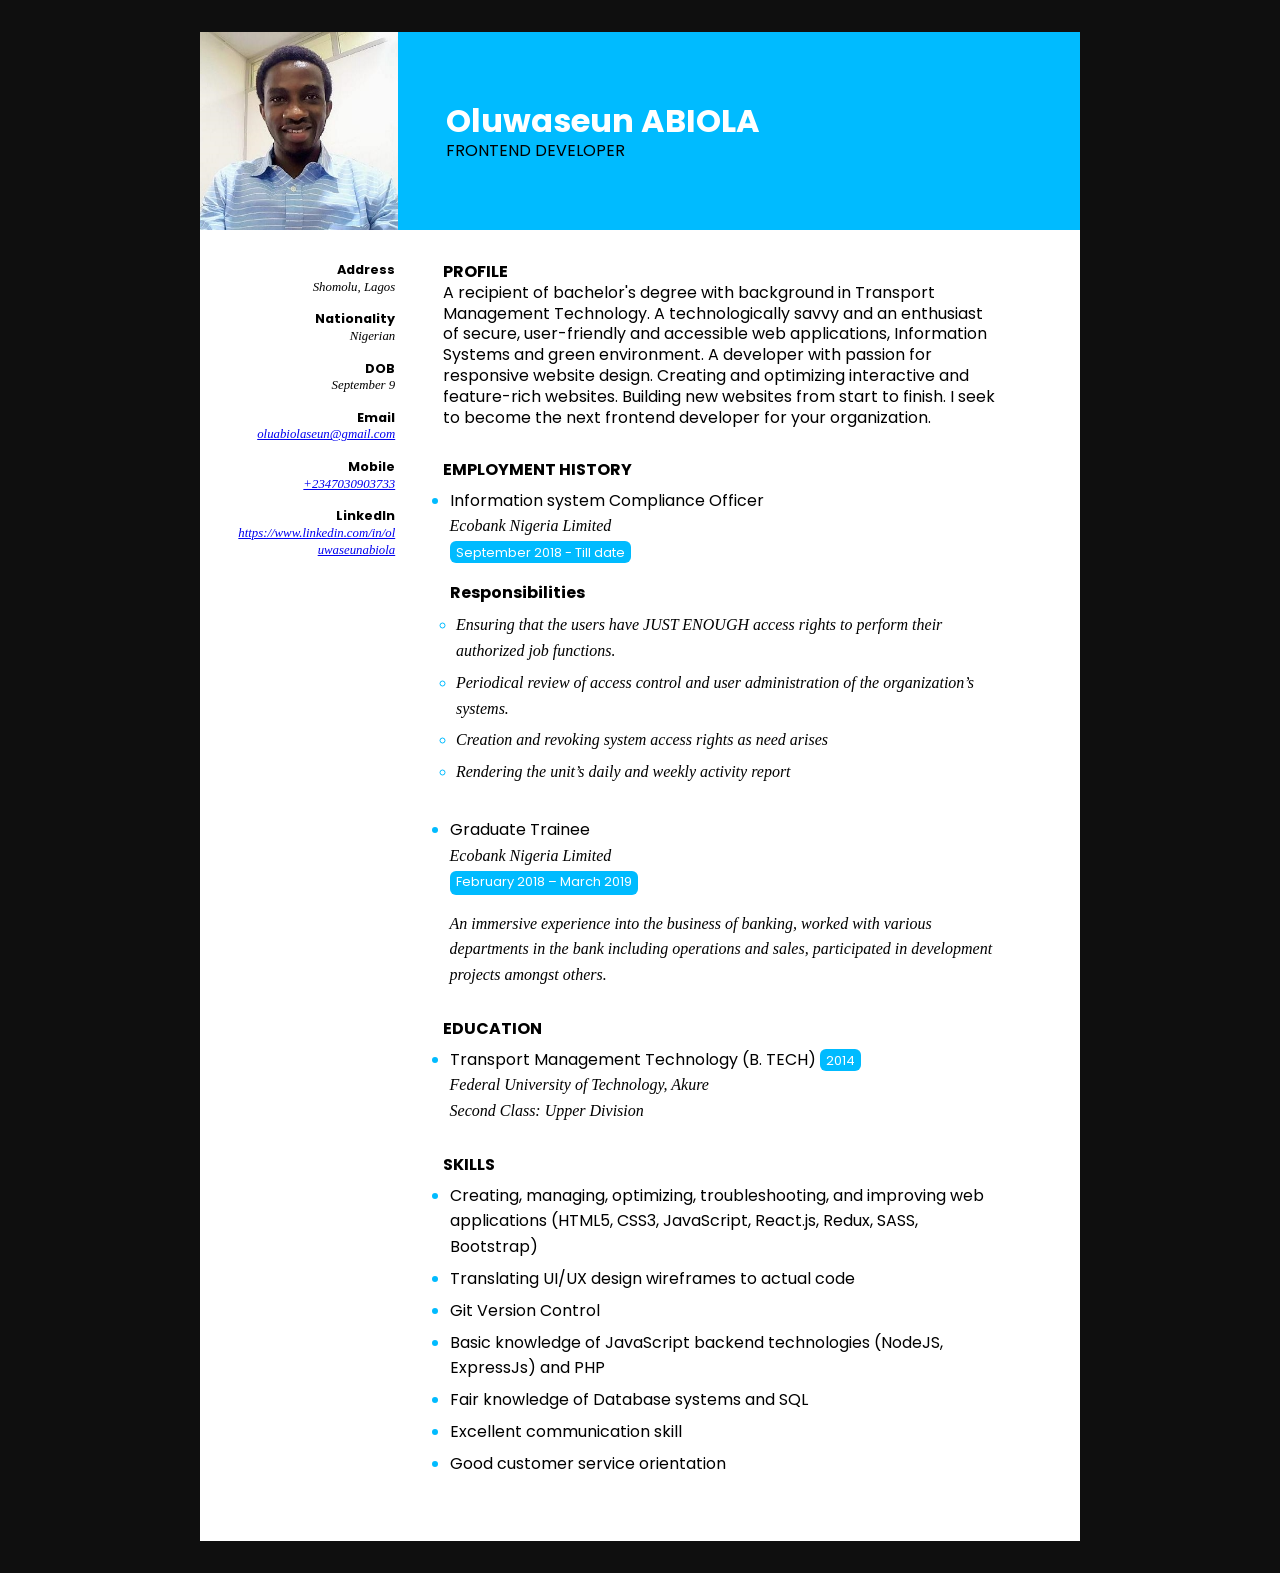
==== oluwaseun-cv/index.html @ 30c479ae "Initial commit" ====
<!DOCTYPE html>
<html lang="en">
  <head>
    <meta charset="UTF-8" />
    <meta http-equiv="X-UA-Compatible" content="IE=edge" />
    <meta name="viewport" content="width=device-width, initial-scale=1.0" />
    <title>Oluwaseun Abiola</title>
    <link rel="stylesheet" href="style.css" />
  </head>
  <body>
    <div class="container">
      <header class="flex ai-c">
        <div class="img-container">
          <img src="me.jpg" alt="Oluwaseun Abiola Avatar" />
        </div>
        <div>
          <h1 class="fw-800 fs-2 c-white">
            Oluwaseun <span class="caps">Abiola</span>
          </h1>
          <span class="caps fw-500">Frontend Developer</span>
        </div>
      </header>
      <div class="flex ph-2" style="flex-wrap: wrap">
        <aside class="col-m-20 pt-2">
          <div style="word-wrap: break-word">
            <span class="fw-b">Address</span>
            <p>Shomolu, Lagos</p>
            <span class="fw-b">Nationality</span>
            <p>Nigerian</p>
            <span class="fw-b">DOB</span>
            <p>September 9</p>
            <span class="fw-b">Email</span>
            <p>
              <a href="mailto:oluabiolaseun@gmail.com"
                >oluabiolaseun@gmail.com</a
              >
            </p>
            <span class="fw-b">Mobile</span>
            <p><a href="tel:+2347030903733">+2347030903733</a></p>
            <span class="fw-b">LinkedIn</span>
            <p>
              <a href="https://www.linkedin.com/in/oluwaseunabiola"
                >https://www.linkedin.com/in/oluwaseunabiola</a
              >
            </p>
          </div>
        </aside>
        <main class="pv-2 col-m-80">
          <section class="ph-3 mb-2">
            <header class="caps">
              <h2>Profile</h2>
            </header>
            <p>
              A recipient of bachelor's degree with background in Transport
              Management Technology. A technologically savvy and an enthusiast
              of secure, user-friendly and accessible web applications,
              Information Systems and green environment. A developer with
              passion for responsive website design. Creating and optimizing
              interactive and feature-rich websites. Building new websites from
              start to finish. I seek to become the next frontend developer for
              your organization.
            </p>
          </section>
          <section class="ph-3 mb-2">
            <header class="caps">
              <h2>Employment History</h2>
            </header>
            <ul class="mb-2">
              <li class="mb-2">
                <span class="fw-500"
                  >Information system Compliance Officer</span
                >
                <br />
                <span class="italic"> Ecobank Nigeria Limited </span>
                <br />
                <span class="btn-style">September 2018 - Till date</span>
                <h3 class="pt-1">Responsibilities</h3>
                <ul class="italic">
                  <li>
                    Ensuring that the users have JUST ENOUGH access rights to
                    perform their authorized job functions.
                  </li>
                  <li>
                    Periodical review of access control and user administration
                    of the organization’s systems.
                  </li>
                  <li>
                    Creation and revoking system access rights as need arises
                  </li>
                  <li>Rendering the unit’s daily and weekly activity report</li>
                </ul>
              </li>
              <li class="mb-2">
                <span class="fw-500">Graduate Trainee</span>
                <br />
                <span class="italic"> Ecobank Nigeria Limited </span>
                <br />
                <span class="btn-style mb-1" style="display: inline-block"
                  >February 2018 – March 2019</span
                >
                <p class="italic">
                  An immersive experience into the business of banking, worked
                  with various departments in the bank including operations and
                  sales, participated in development projects amongst others.
                </p>
              </li>
            </ul>
          </section>
          <section class="ph-3 mb-2">
            <header class="caps">
              <h2>Education</h2>
            </header>
            <ul>
              <li>
                <span class="fw-500">
                  Transport Management Technology (B. TECH)
                  <span class="btn-style">2014</span>
                </span>
                <br />
                <span class="italic">
                  Federal University of Technology, Akure
                  <br />
                  <span> Second Class: Upper Division</span>
                </span>
              </li>
            </ul>
          </section>
          <section class="ph-3 mb-2">
            <header class="caps">
              <h2>Skills</h2>
            </header>
            <ul>
              <li>
                Creating, managing, optimizing, troubleshooting, and improving
                web applications (HTML5, CSS3, JavaScript, React.js, Redux,
                SASS, Bootstrap)
              </li>
              <li>Translating UI/UX design wireframes to actual code</li>
              <li>Git Version Control</li>
              <li>
                Basic knowledge of JavaScript backend technologies (NodeJS,
                ExpressJs) and PHP
              </li>
              <li>Fair knowledge of Database systems and SQL</li>
              <li>Excellent communication skill</li>
              <li>Good customer service orientation</li>
            </ul>
          </section>
        </main>
      </div>
    </div>
  </body>
</html>
---- oluwaseun-cv/style.css ----
@import url("https://fonts.googleapis.com/css2?family=Playfair+Display:ital@1&display=swap");
@import url("https://fonts.googleapis.com/css2?family=Poppins:wght@400;500;800;900&display=swap");

html {
  font-size: 100%;
  box-sizing: border-box;
}

*,
*::after,
*::before {
  margin: 0;
  padding: 0;
  box-sizing: inherit;
}
h1,
h2,
h3,
h4,
h5,
h6 {
  font-size: inherit;
}
li {
  line-height: 1.6;
  margin: 0.4rem;
}
li::marker {
  color: #0bf;
}
body {
  font-size: 1rem;
  font-family: "Poppins", sans-serif;
  line-height: 1.3;
  background-color: rgb(15, 15, 15);
  display: flex;
  justify-content: center;
}
.container {
  max-width: 55rem;
  background-color: #fff;
}
@media only screen and (min-width: 769px) {
  .container {
    margin: 2rem auto;
  }
}

.container > header {
  background: #0bf;
}
.container > header > div:nth-child(2) {
  padding: 2rem 3rem;
}
@media only screen and (max-width: 768px) {
  .container > header {
    flex-direction: column;
    justify-content: center;
    align-items: center;
    padding: 2rem 0;
  }
  .container > header > div:nth-child(2) {
    padding: 1rem 3rem;
    text-align: center;
  }
}
.img-container {
  display: flex;
  justify-content: center;
  align-items: center;
  width: 35%;
  border-radius: 50%;
  overflow: hidden;
}
@media only screen and (min-width: 769px) {
  .img-container {
    border-radius: unset;
    width: 22.5%;
  }
}

aside {
  font-size: 0.8rem;
  text-align: center;
}
@media only screen and (min-width: 769px) {
  aside {
    text-align: right;
  }
}
aside p {
  margin-bottom: 1rem;
  font-style: italic;
  font-family: Georgia, "Times New Roman", Times, serif;
}

.flex {
  display: flex;
}
.ai-c {
  align-items: center;
}
.caps {
  text-transform: uppercase;
}

.pv-2 {
  padding-top: 1rem;
  padding-bottom: 1rem;
}
.ph-1 {
  padding-left: 0.5rem;
  padding-right: 0.5rem;
}
.ph-2 {
  padding-left: 1rem;
  padding-right: 1rem;
}
.ph-3 {
  padding-left: 1.5rem;
  padding-right: 1.5rem;
}
.pt-1 {
  padding-top: 0.5rem;
}
.pt-2 {
  padding-top: 1rem;
}
.mv-2 {
  margin-top: 1rem;
  margin-bottom: 1rem;
}
.mb-1 {
  margin-bottom: 0.5rem;
}
.mb-2 {
  margin-bottom: 2rem;
}
.fs-2 {
  font-size: 1.5rem;
}
.fw-b {
  font-weight: bold;
}

.italic {
  font-style: italic;
  font-family: Georgia, "Times New Roman", Times, serif;
}
.c-white {
  color: #fff;
}
.col-m-20,
.col-m-80 {
  width: 100%;
  flex: 0 0 100%;
}
@media only screen and (min-width: 769px) {
  .col-m-20 {
    flex: 0 0 20%;
    max-width: 20%;
  }
  .col-m-80 {
    flex: 0 0 80%;
    max-width: 80%;
  }

  .pv-2 {
    padding-top: 2rem;
    padding-bottom: 2rem;
  }
  .ph-1 {
    padding-left: 1rem;
    padding-right: 1rem;
  }
  .ph-2 {
    padding-left: 2rem;
    padding-right: 2rem;
  }
  .ph-3 {
    padding-left: 3rem;
    padding-right: 3rem;
  }
  .pt-1 {
    padding-top: 1rem;
  }
  .pt-2 {
    padding-top: 2rem;
  }
  .mv-2 {
    margin-top: 2rem;
    margin-bottom: 2rem;
  }
  .mb-1 {
    margin-bottom: 1rem;
  }
  .mb-2 {
    margin-bottom: 2rem;
  }
  .fs-2 {
    font-size: 2rem;
  }
}
img {
  width: 100%;
  height: auto;
}
.btn-style {
  background-color: #0bf;
  padding: 0.1rem 0.4rem;
  color: #fff;
  border-radius: 6px;
  font-size: small;
}
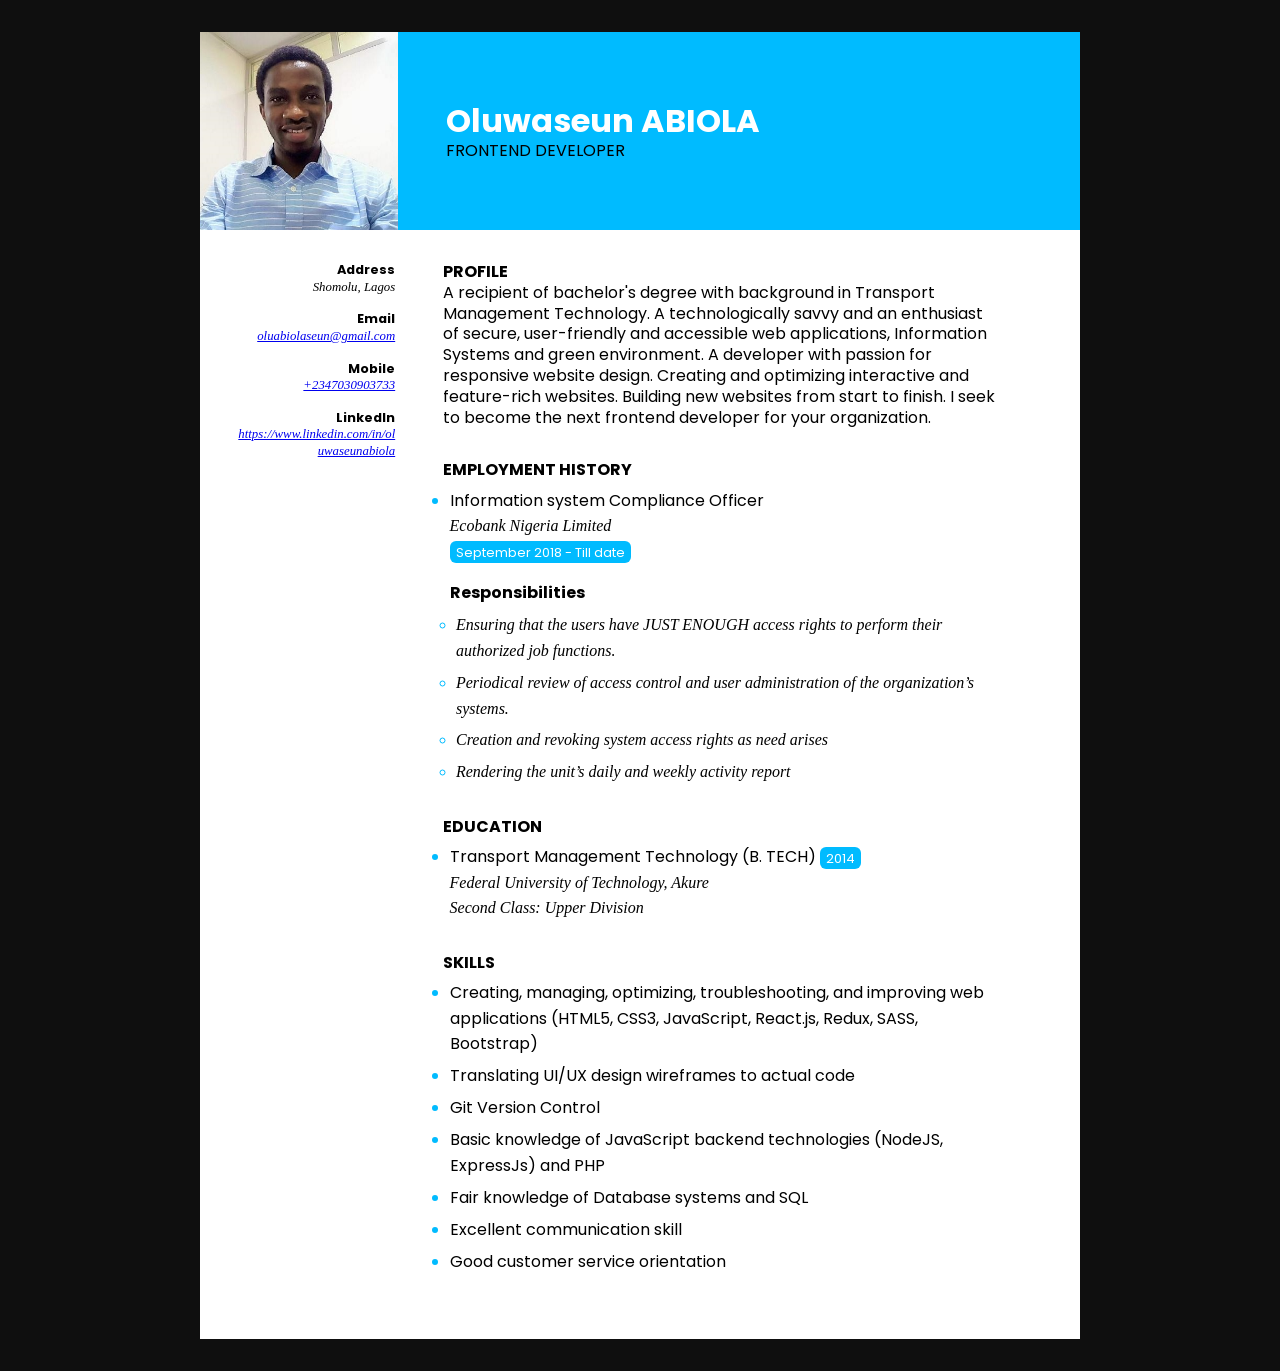
==== commit 7b588f3b: "REMOVE: Irrelevant info" ====
--- a/oluwaseun-cv/index.html
+++ b/oluwaseun-cv/index.html
@@ -25,10 +25,6 @@
           <div style="word-wrap: break-word">
             <span class="fw-b">Address</span>
             <p>Shomolu, Lagos</p>
-            <span class="fw-b">Nationality</span>
-            <p>Nigerian</p>
-            <span class="fw-b">DOB</span>
-            <p>September 9</p>
             <span class="fw-b">Email</span>
             <p>
               <a href="mailto:oluabiolaseun@gmail.com"
@@ -90,20 +86,6 @@
                   <li>Rendering the unit’s daily and weekly activity report</li>
                 </ul>
               </li>
-              <li class="mb-2">
-                <span class="fw-500">Graduate Trainee</span>
-                <br />
-                <span class="italic"> Ecobank Nigeria Limited </span>
-                <br />
-                <span class="btn-style mb-1" style="display: inline-block"
-                  >February 2018 – March 2019</span
-                >
-                <p class="italic">
-                  An immersive experience into the business of banking, worked
-                  with various departments in the bank including operations and
-                  sales, participated in development projects amongst others.
-                </p>
-              </li>
             </ul>
           </section>
           <section class="ph-3 mb-2">
